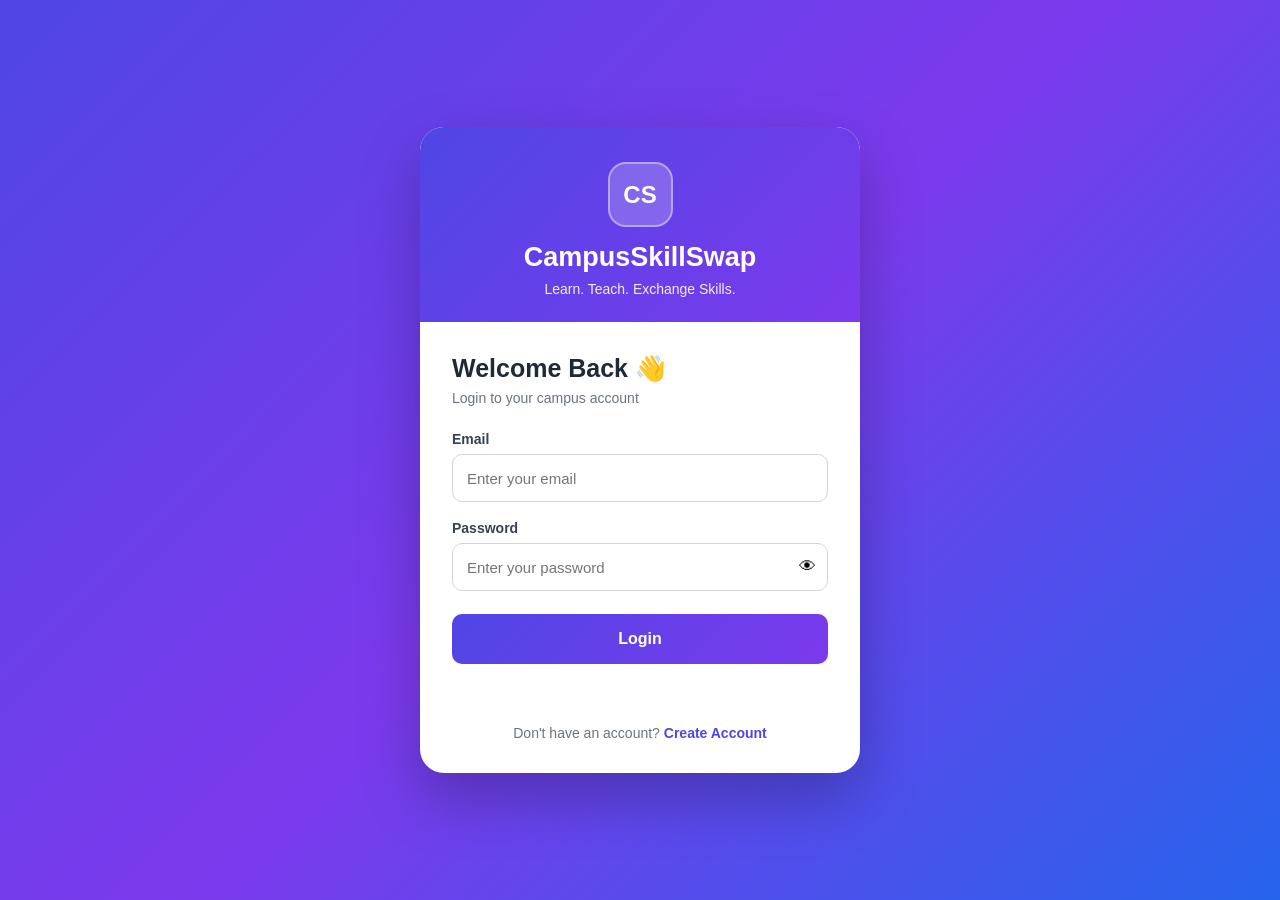
==== frontend/html/dashboard.html @ 23907f7b "frontend base ready" ====
<!DOCTYPE html>
<html lang="en">

<head>

    <meta charset="UTF-8">

    <meta
        name="viewport"
        content="width=device-width, initial-scale=1.0"
    >

    <title>Dashboard | CampusSkillSwap</title>

    <style>

        * {
            box-sizing: border-box;
        }

        body {
            margin: 0;

            font-family:
                Arial,
                Helvetica,
                sans-serif;

            background: #f5f7fb;
        }

        nav {
            height: 70px;

            background:
                linear-gradient(
                    135deg,
                    #4f46e5,
                    #7c3aed
                );

            color: white;

            display: flex;

            align-items: center;

            justify-content: space-between;

            padding: 0 30px;
        }

        nav h2 {
            margin: 0;
        }

        .logout {
            border: none;

            background: white;

            color: #4f46e5;

            padding:
                10px
                18px;

            border-radius: 8px;

            cursor: pointer;

            font-weight: 600;
        }

        .container {
            max-width: 1100px;

            margin: 50px auto;

            padding: 20px;
        }

        .welcome {
            background: white;

            padding: 30px;

            border-radius: 16px;

            box-shadow:
                0 8px 30px
                rgba(0, 0, 0, 0.08);
        }

        .welcome h1 {
            color: #1f2937;
        }

        .welcome p {
            color: #6b7280;
        }

    </style>

</head>


<body>

<nav>

    <h2>
        CampusSkillSwap
    </h2>

    <button
        class="logout"
        onclick="logout()"
    >
        Logout
    </button>

</nav>


<div class="container">

    <div class="welcome">

        <h1>
            Welcome to CampusSkillSwap 🎓
        </h1>

        <p id="userEmail"></p>

        <p>
            Your dashboard is ready.
            Skills and Exchange features
            will be connected next.
        </p>

    </div>

</div>


<script>

    // Protect dashboard

    const token =
        localStorage.getItem("token");


    if (!token) {

        window.location.href =
            "login.html";
    }


    const email =
        localStorage.getItem(
            "userEmail"
        );


    document.getElementById(
        "userEmail"
    ).textContent =
        email
        ? "Logged in as: " + email
        : "";


    function logout() {

        localStorage.removeItem(
            "token"
        );

        localStorage.removeItem(
            "userEmail"
        );

        window.location.href =
            "login.html";
    }

</script>

</body>

</html>
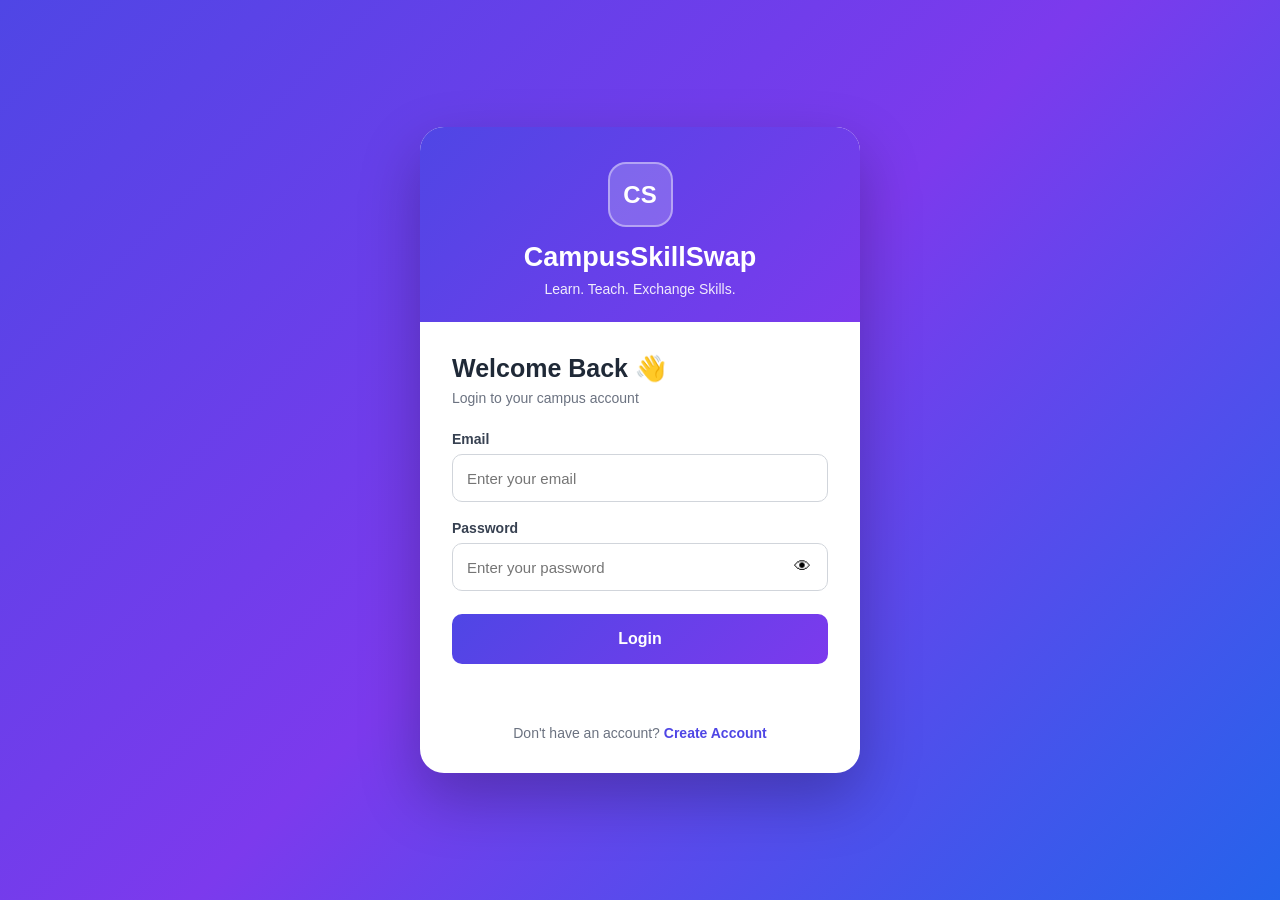
==== commit 2f2ed357: "dashboard complete" ====
--- a/frontend/html/dashboard.html
+++ b/frontend/html/dashboard.html
@@ -12,182 +12,689 @@
 
     <title>Dashboard | CampusSkillSwap</title>
 
-    <style>
-
-        * {
-            box-sizing: border-box;
-        }
-
-        body {
-            margin: 0;
-
-            font-family:
-                Arial,
-                Helvetica,
-                sans-serif;
-
-            background: #f5f7fb;
-        }
-
-        nav {
-            height: 70px;
-
-            background:
-                linear-gradient(
-                    135deg,
-                    #4f46e5,
-                    #7c3aed
-                );
-
-            color: white;
-
-            display: flex;
-
-            align-items: center;
-
-            justify-content: space-between;
-
-            padding: 0 30px;
-        }
-
-        nav h2 {
-            margin: 0;
-        }
-
-        .logout {
-            border: none;
-
-            background: white;
-
-            color: #4f46e5;
-
-            padding:
-                10px
-                18px;
-
-            border-radius: 8px;
-
-            cursor: pointer;
-
-            font-weight: 600;
-        }
-
-        .container {
-            max-width: 1100px;
-
-            margin: 50px auto;
-
-            padding: 20px;
-        }
-
-        .welcome {
-            background: white;
-
-            padding: 30px;
-
-            border-radius: 16px;
-
-            box-shadow:
-                0 8px 30px
-                rgba(0, 0, 0, 0.08);
-        }
-
-        .welcome h1 {
-            color: #1f2937;
-        }
-
-        .welcome p {
-            color: #6b7280;
-        }
-
-    </style>
+    <link
+        rel="stylesheet"
+        href="../css/dashboard.css"
+    >
 
 </head>
 
-
 <body>
 
-<nav>
-
-    <h2>
-        CampusSkillSwap
-    </h2>
-
-    <button
-        class="logout"
-        onclick="logout()"
-    >
-        Logout
-    </button>
-
-</nav>
-
-
-<div class="container">
-
-    <div class="welcome">
-
-        <h1>
-            Welcome to CampusSkillSwap 🎓
-        </h1>
-
-        <p id="userEmail"></p>
-
-        <p>
-            Your dashboard is ready.
-            Skills and Exchange features
-            will be connected next.
-        </p>
-
-    </div>
-
-</div>
-
-
-<script>
-
-    // Protect dashboard
-
-    const token =
-        localStorage.getItem("token");
-
-
-    if (!token) {
-
-        window.location.href =
-            "login.html";
-    }
-
-
-    const email =
-        localStorage.getItem(
-            "userEmail"
-        );
-
-
-    document.getElementById(
-        "userEmail"
-    ).textContent =
-        email
-        ? "Logged in as: " + email
-        : "";
-
-
-    function logout() {
-
-        localStorage.removeItem(
-            "token"
-        );
-
-        localStorage.removeItem(
-            "userEmail"
-        );
-
-        window.location.href =
-            "login.html";
-    }
-
-</script>
+    <!-- =========================================
+         SIDEBAR
+    ========================================== -->
+
+    <aside class="sidebar" id="sidebar">
+
+        <div class="sidebar-logo">
+
+            <div class="logo">
+                CS
+            </div>
+
+            <div>
+                <h2>CampusSkillSwap</h2>
+                <span>Skill • Share • Grow</span>
+            </div>
+
+        </div>
+
+
+        <nav class="sidebar-nav">
+
+            <a
+                href="#"
+                class="nav-item active"
+            >
+                <span>🏠</span>
+                Dashboard
+            </a>
+
+            <a
+                href="#"
+                class="nav-item"
+            >
+                <span>🔍</span>
+                Explore Skills
+            </a>
+
+            <a
+                href="#"
+                class="nav-item"
+            >
+                <span>🔄</span>
+                Skill Exchange
+            </a>
+
+            <a
+                href="#"
+                class="nav-item"
+            >
+                <span>👥</span>
+                Students
+            </a>
+
+            <a
+                href="#"
+                class="nav-item"
+            >
+                <span>💬</span>
+                Messages
+            </a>
+
+            <a
+                href="#"
+                class="nav-item"
+            >
+                <span>⭐</span>
+                My Skills
+            </a>
+
+        </nav>
+
+
+        <div class="sidebar-bottom">
+
+            <a
+                href="#"
+                class="nav-item"
+            >
+                <span>⚙️</span>
+                Settings
+            </a>
+
+            <button
+                class="logout-btn"
+                onclick="logout()"
+            >
+                <span>🚪</span>
+                Logout
+            </button>
+
+        </div>
+
+    </aside>
+
+
+    <!-- =========================================
+         MAIN AREA
+    ========================================== -->
+
+    <main class="main-content">
+
+
+        <!-- =====================================
+             TOPBAR
+        ====================================== -->
+
+        <header class="topbar">
+
+            <button
+                class="menu-btn"
+                id="menuButton"
+            >
+                ☰
+            </button>
+
+
+            <div class="search-box">
+
+                <span>🔍</span>
+
+                <input
+                    type="text"
+                    placeholder="Search skills, students..."
+                >
+
+            </div>
+
+
+            <div class="topbar-right">
+
+                <button class="notification-btn">
+                    🔔
+                    <span class="notification-dot"></span>
+                </button>
+
+
+                <div class="profile-mini">
+
+                    <div class="avatar">
+                        <span id="avatarLetter">
+                            U
+                        </span>
+                    </div>
+
+                    <div class="profile-mini-info">
+
+                        <strong id="topUsername">
+                            User
+                        </strong>
+
+                        <span>
+                            Student
+                        </span>
+
+                    </div>
+
+                </div>
+
+            </div>
+
+        </header>
+
+
+        <!-- =====================================
+             CONTENT
+        ====================================== -->
+
+        <section class="dashboard-container">
+
+
+            <!-- =================================
+                 WELCOME
+            ================================== -->
+
+            <div class="welcome-section">
+
+                <div>
+
+                    <p class="welcome-label">
+                        Welcome back 👋
+                    </p>
+
+                    <h1>
+                        Hello,
+                        <span id="welcomeUsername">
+                            Student
+                        </span>
+                        !
+                    </h1>
+
+                    <p>
+                        Ready to learn something new
+                        or share your skills today?
+                    </p>
+
+                </div>
+
+
+                <div class="welcome-icon">
+                    🎓
+                </div>
+
+            </div>
+
+
+            <!-- =================================
+                 STATISTICS
+            ================================== -->
+
+            <div class="stats-grid">
+
+
+                <div class="stat-card">
+
+                    <div class="stat-icon purple">
+                        📚
+                    </div>
+
+                    <div>
+
+                        <span>
+                            My Skills
+                        </span>
+
+                        <strong>
+                            0
+                        </strong>
+
+                    </div>
+
+                </div>
+
+
+                <div class="stat-card">
+
+                    <div class="stat-icon blue">
+                        🔄
+                    </div>
+
+                    <div>
+
+                        <span>
+                            Exchanges
+                        </span>
+
+                        <strong>
+                            0
+                        </strong>
+
+                    </div>
+
+                </div>
+
+
+                <div class="stat-card">
+
+                    <div class="stat-icon green">
+                        👥
+                    </div>
+
+                    <div>
+
+                        <span>
+                            Connections
+                        </span>
+
+                        <strong>
+                            0
+                        </strong>
+
+                    </div>
+
+                </div>
+
+
+                <div class="stat-card">
+
+                    <div class="stat-icon orange">
+                        ⭐
+                    </div>
+
+                    <div>
+
+                        <span>
+                            Rating
+                        </span>
+
+                        <strong>
+                            0.0
+                        </strong>
+
+                    </div>
+
+                </div>
+
+            </div>
+
+
+            <!-- =================================
+                 MAIN GRID
+            ================================== -->
+
+            <div class="dashboard-grid">
+
+
+                <!-- =============================
+                     PROFILE
+                ============================== -->
+
+                <div class="card profile-card">
+
+                    <div class="card-header">
+
+                        <h2>
+                            My Profile
+                        </h2>
+
+                        <button>
+                            Edit
+                        </button>
+
+                    </div>
+
+
+                    <div class="profile-large">
+
+                        <div class="large-avatar">
+
+                            <span id="profileLetter">
+                                U
+                            </span>
+
+                        </div>
+
+
+                        <div>
+
+                            <h3 id="profileUsername">
+                                Student
+                            </h3>
+
+                            <p id="profileEmail">
+                                Loading...
+                            </p>
+
+                            <span
+                                class="role-badge"
+                                id="profileRole"
+                            >
+                                USER
+                            </span>
+
+                        </div>
+
+                    </div>
+
+
+                    <div class="profile-details">
+
+                        <div>
+
+                            <span>
+                                📧 Email
+                            </span>
+
+                            <strong id="detailEmail">
+                                Loading...
+                            </strong>
+
+                        </div>
+
+
+                        <div>
+
+                            <span>
+                                🎓 Account Type
+                            </span>
+
+                            <strong>
+                                Student
+                            </strong>
+
+                        </div>
+
+                    </div>
+
+                </div>
+
+
+                <!-- =============================
+                     QUICK ACTIONS
+                ============================== -->
+
+                <div class="card">
+
+                    <div class="card-header">
+
+                        <h2>
+                            Quick Actions
+                        </h2>
+
+                    </div>
+
+
+                    <div class="quick-actions">
+
+                        <button class="action-card">
+
+                            <span>
+                                ➕
+                            </span>
+
+                            <div>
+
+                                <strong>
+                                    Add Skill
+                                </strong>
+
+                                <small>
+                                    Share what you know
+                                </small>
+
+                            </div>
+
+                        </button>
+
+
+                        <button class="action-card">
+
+                            <span>
+                                🔍
+                            </span>
+
+                            <div>
+
+                                <strong>
+                                    Find a Skill
+                                </strong>
+
+                                <small>
+                                    Learn from students
+                                </small>
+
+                            </div>
+
+                        </button>
+
+
+                        <button class="action-card">
+
+                            <span>
+                                🔄
+                            </span>
+
+                            <div>
+
+                                <strong>
+                                    Start Exchange
+                                </strong>
+
+                                <small>
+                                    Exchange your skills
+                                </small>
+
+                            </div>
+
+                        </button>
+
+                    </div>
+
+                </div>
+
+            </div>
+
+
+            <!-- =================================
+                 DISCOVER
+            ================================== -->
+
+            <div class="section-header">
+
+                <div>
+
+                    <h2>
+                        Discover Skills
+                    </h2>
+
+                    <p>
+                        Explore skills shared by your campus community.
+                    </p>
+
+                </div>
+
+                <button class="view-all">
+                    View All →
+                </button>
+
+            </div>
+
+
+            <div class="skills-grid">
+
+
+                <div class="skill-card">
+
+                    <div class="skill-icon">
+                        💻
+                    </div>
+
+                    <h3>
+                        Web Development
+                    </h3>
+
+                    <p>
+                        HTML • CSS • JavaScript
+                    </p>
+
+                    <div class="skill-footer">
+
+                        <span>
+                            👤 Students
+                        </span>
+
+                        <button>
+                            Explore
+                        </button>
+
+                    </div>
+
+                </div>
+
+
+                <div class="skill-card">
+
+                    <div class="skill-icon">
+                        🐍
+                    </div>
+
+                    <h3>
+                        Python
+                    </h3>
+
+                    <p>
+                        Python • Django • Data
+                    </p>
+
+                    <div class="skill-footer">
+
+                        <span>
+                            👤 Students
+                        </span>
+
+                        <button>
+                            Explore
+                        </button>
+
+                    </div>
+
+                </div>
+
+
+                <div class="skill-card">
+
+                    <div class="skill-icon">
+                        ☕
+                    </div>
+
+                    <h3>
+                        Java
+                    </h3>
+
+                    <p>
+                        Core Java • Spring Boot
+                    </p>
+
+                    <div class="skill-footer">
+
+                        <span>
+                            👤 Students
+                        </span>
+
+                        <button>
+                            Explore
+                        </button>
+
+                    </div>
+
+                </div>
+
+
+                <div class="skill-card">
+
+                    <div class="skill-icon">
+                        🎨
+                    </div>
+
+                    <h3>
+                        UI / UX Design
+                    </h3>
+
+                    <p>
+                        Figma • Design • Prototyping
+                    </p>
+
+                    <div class="skill-footer">
+
+                        <span>
+                            👤 Students
+                        </span>
+
+                        <button>
+                            Explore
+                        </button>
+
+                    </div>
+
+                </div>
+
+            </div>
+
+
+            <!-- =================================
+                 ACTIVITY
+            ================================== -->
+
+            <div class="card activity-card">
+
+                <div class="card-header">
+
+                    <div>
+
+                        <h2>
+                            Recent Activity
+                        </h2>
+
+                        <p>
+                            Your latest CampusSkillSwap activity.
+                        </p>
+
+                    </div>
+
+                </div>
+
+
+                <div class="empty-activity">
+
+                    <div>
+                        📋
+                    </div>
+
+                    <h3>
+                        No activity yet
+                    </h3>
+
+                    <p>
+                        Start learning or sharing skills
+                        to see your activity here.
+                    </p>
+
+                </div>
+
+            </div>
+
+        </section>
+
+    </main>
+
+
+    <!-- =========================================
+         JAVASCRIPT
+    ========================================== -->
+
+    <script src="../js/dashboard.js"></script>
 
 </body>
 
--- a/frontend/css/dashboard.css
+++ b/frontend/css/dashboard.css
@@ -0,0 +1,1182 @@
+* {
+    box-sizing: border-box;
+    margin: 0;
+    padding: 0;
+}
+
+body {
+    font-family:
+        Arial,
+        Helvetica,
+        sans-serif;
+
+    background: #f5f7fb;
+
+    color: #1f2937;
+}
+
+
+/* ==========================================
+   SIDEBAR
+========================================== */
+
+.sidebar {
+
+    position: fixed;
+
+    left: 0;
+    top: 0;
+
+    width: 250px;
+
+    height: 100vh;
+
+    background:
+        linear-gradient(
+            180deg,
+            #4f46e5,
+            #6d28d9
+        );
+
+    color: white;
+
+    display: flex;
+
+    flex-direction: column;
+
+    padding: 24px 16px;
+
+    z-index: 1000;
+}
+
+
+.sidebar-logo {
+
+    display: flex;
+
+    align-items: center;
+
+    gap: 12px;
+
+    padding: 0 8px 28px;
+}
+
+
+.logo {
+
+    width: 44px;
+    height: 44px;
+
+    border-radius: 12px;
+
+    background: white;
+
+    color: #4f46e5;
+
+    display: flex;
+
+    align-items: center;
+
+    justify-content: center;
+
+    font-weight: 800;
+
+    font-size: 17px;
+}
+
+
+.sidebar-logo h2 {
+
+    font-size: 16px;
+
+    margin-bottom: 3px;
+}
+
+
+.sidebar-logo span {
+
+    font-size: 11px;
+
+    opacity: 0.75;
+}
+
+
+/* ==========================================
+   NAVIGATION
+========================================== */
+
+.sidebar-nav {
+
+    display: flex;
+
+    flex-direction: column;
+
+    gap: 6px;
+}
+
+
+.nav-item {
+
+    display: flex;
+
+    align-items: center;
+
+    gap: 13px;
+
+    padding: 13px 14px;
+
+    border-radius: 10px;
+
+    color: white;
+
+    text-decoration: none;
+
+    font-size: 14px;
+
+    transition: 0.2s;
+}
+
+
+.nav-item:hover,
+.nav-item.active {
+
+    background:
+        rgba(
+            255,
+            255,
+            255,
+            0.15
+        );
+}
+
+
+.nav-item span {
+
+    width: 22px;
+
+    text-align: center;
+}
+
+
+.sidebar-bottom {
+
+    margin-top: auto;
+}
+
+
+.logout-btn {
+
+    width: 100%;
+
+    border: none;
+
+    background:
+        rgba(
+            255,
+            255,
+            255,
+            0.12
+        );
+
+    color: white;
+
+    padding: 13px;
+
+    border-radius: 10px;
+
+    cursor: pointer;
+
+    display: flex;
+
+    gap: 13px;
+
+    align-items: center;
+
+    font-size: 14px;
+
+    margin-top: 6px;
+}
+
+
+.logout-btn:hover {
+
+    background:
+        rgba(
+            255,
+            255,
+            255,
+            0.2
+        );
+}
+
+
+/* ==========================================
+   MAIN
+========================================== */
+
+.main-content {
+
+    margin-left: 250px;
+
+    min-height: 100vh;
+}
+
+
+/* ==========================================
+   TOPBAR
+========================================== */
+
+.topbar {
+
+    height: 72px;
+
+    background: white;
+
+    border-bottom:
+        1px solid #e5e7eb;
+
+    display: flex;
+
+    align-items: center;
+
+    justify-content: space-between;
+
+    padding: 0 30px;
+}
+
+
+.menu-btn {
+
+    display: none;
+
+    border: none;
+
+    background: none;
+
+    font-size: 22px;
+
+    cursor: pointer;
+}
+
+
+.search-box {
+
+    display: flex;
+
+    align-items: center;
+
+    gap: 10px;
+
+    width: 350px;
+
+    background: #f5f7fb;
+
+    border:
+        1px solid #e5e7eb;
+
+    padding: 10px 14px;
+
+    border-radius: 10px;
+}
+
+
+.search-box input {
+
+    border: none;
+
+    outline: none;
+
+    background: transparent;
+
+    width: 100%;
+
+    font-size: 14px;
+}
+
+
+.topbar-right {
+
+    display: flex;
+
+    align-items: center;
+
+    gap: 20px;
+}
+
+
+.notification-btn {
+
+    border: none;
+
+    background: transparent;
+
+    font-size: 20px;
+
+    cursor: pointer;
+
+    position: relative;
+}
+
+
+.notification-dot {
+
+    width: 7px;
+    height: 7px;
+
+    background: #ef4444;
+
+    border-radius: 50%;
+
+    position: absolute;
+
+    top: 0;
+    right: 0;
+}
+
+
+.profile-mini {
+
+    display: flex;
+
+    align-items: center;
+
+    gap: 10px;
+}
+
+
+.avatar {
+
+    width: 40px;
+    height: 40px;
+
+    border-radius: 50%;
+
+    background:
+        linear-gradient(
+            135deg,
+            #4f46e5,
+            #7c3aed
+        );
+
+    color: white;
+
+    display: flex;
+
+    align-items: center;
+
+    justify-content: center;
+
+    font-weight: 700;
+}
+
+
+.profile-mini-info {
+
+    display: flex;
+
+    flex-direction: column;
+}
+
+
+.profile-mini-info strong {
+
+    font-size: 13px;
+}
+
+
+.profile-mini-info span {
+
+    font-size: 11px;
+
+    color: #9ca3af;
+}
+
+
+/* ==========================================
+   DASHBOARD CONTAINER
+========================================== */
+
+.dashboard-container {
+
+    max-width: 1400px;
+
+    margin: auto;
+
+    padding: 30px;
+}
+
+
+/* ==========================================
+   WELCOME
+========================================== */
+
+.welcome-section {
+
+    background:
+        linear-gradient(
+            135deg,
+            #4f46e5,
+            #7c3aed
+        );
+
+    color: white;
+
+    border-radius: 18px;
+
+    padding: 32px;
+
+    display: flex;
+
+    align-items: center;
+
+    justify-content: space-between;
+
+    margin-bottom: 25px;
+}
+
+
+.welcome-label {
+
+    opacity: 0.8;
+
+    font-size: 14px;
+
+    margin-bottom: 8px;
+}
+
+
+.welcome-section h1 {
+
+    font-size: 30px;
+
+    margin-bottom: 8px;
+}
+
+
+.welcome-section p {
+
+    opacity: 0.85;
+}
+
+
+.welcome-icon {
+
+    font-size: 70px;
+
+    opacity: 0.9;
+}
+
+
+/* ==========================================
+   STATS
+========================================== */
+
+.stats-grid {
+
+    display: grid;
+
+    grid-template-columns:
+        repeat(
+            4,
+            1fr
+        );
+
+    gap: 18px;
+
+    margin-bottom: 25px;
+}
+
+
+.stat-card {
+
+    background: white;
+
+    padding: 22px;
+
+    border-radius: 14px;
+
+    display: flex;
+
+    align-items: center;
+
+    gap: 16px;
+
+    box-shadow:
+        0 4px 15px
+        rgba(
+            0,
+            0,
+            0,
+            0.04
+        );
+}
+
+
+.stat-icon {
+
+    width: 48px;
+    height: 48px;
+
+    border-radius: 12px;
+
+    display: flex;
+
+    align-items: center;
+
+    justify-content: center;
+
+    font-size: 22px;
+}
+
+
+.stat-icon.purple {
+    background: #ede9fe;
+}
+
+
+.stat-icon.blue {
+    background: #dbeafe;
+}
+
+
+.stat-icon.green {
+    background: #dcfce7;
+}
+
+
+.stat-icon.orange {
+    background: #ffedd5;
+}
+
+
+.stat-card span {
+
+    display: block;
+
+    color: #9ca3af;
+
+    font-size: 12px;
+
+    margin-bottom: 5px;
+}
+
+
+.stat-card strong {
+
+    font-size: 22px;
+}
+
+
+/* ==========================================
+   CARDS
+========================================== */
+
+.dashboard-grid {
+
+    display: grid;
+
+    grid-template-columns:
+        1fr
+        1fr;
+
+    gap: 20px;
+
+    margin-bottom: 35px;
+}
+
+
+.card {
+
+    background: white;
+
+    border-radius: 16px;
+
+    padding: 24px;
+
+    box-shadow:
+        0 4px 18px
+        rgba(
+            0,
+            0,
+            0,
+            0.05
+        );
+}
+
+
+.card-header {
+
+    display: flex;
+
+    align-items: center;
+
+    justify-content: space-between;
+
+    margin-bottom: 22px;
+}
+
+
+.card-header h2 {
+
+    font-size: 18px;
+}
+
+
+.card-header p {
+
+    color: #9ca3af;
+
+    font-size: 13px;
+
+    margin-top: 5px;
+}
+
+
+.card-header button {
+
+    border: none;
+
+    background: #ede9fe;
+
+    color: #4f46e5;
+
+    padding: 7px 13px;
+
+    border-radius: 7px;
+
+    cursor: pointer;
+}
+
+
+/* ==========================================
+   PROFILE
+========================================== */
+
+.profile-large {
+
+    display: flex;
+
+    align-items: center;
+
+    gap: 18px;
+
+    margin-bottom: 25px;
+}
+
+
+.large-avatar {
+
+    width: 65px;
+    height: 65px;
+
+    border-radius: 50%;
+
+    background:
+        linear-gradient(
+            135deg,
+            #4f46e5,
+            #7c3aed
+        );
+
+    color: white;
+
+    display: flex;
+
+    align-items: center;
+
+    justify-content: center;
+
+    font-size: 24px;
+
+    font-weight: 700;
+}
+
+
+.profile-large h3 {
+
+    font-size: 18px;
+
+    margin-bottom: 5px;
+}
+
+
+.profile-large p {
+
+    color: #9ca3af;
+
+    font-size: 13px;
+
+    margin-bottom: 7px;
+}
+
+
+.role-badge {
+
+    display: inline-block;
+
+    background: #ede9fe;
+
+    color: #6d28d9;
+
+    padding: 4px 9px;
+
+    border-radius: 20px;
+
+    font-size: 10px;
+
+    font-weight: 700;
+}
+
+
+.profile-details {
+
+    border-top:
+        1px solid #f0f0f0;
+
+    padding-top: 18px;
+
+    display: grid;
+
+    grid-template-columns:
+        1fr
+        1fr;
+
+    gap: 15px;
+}
+
+
+.profile-details span {
+
+    display: block;
+
+    color: #9ca3af;
+
+    font-size: 11px;
+
+    margin-bottom: 6px;
+}
+
+
+.profile-details strong {
+
+    font-size: 13px;
+
+    word-break: break-word;
+}
+
+
+/* ==========================================
+   QUICK ACTIONS
+========================================== */
+
+.quick-actions {
+
+    display: flex;
+
+    flex-direction: column;
+
+    gap: 12px;
+}
+
+
+.action-card {
+
+    border:
+        1px solid #e5e7eb;
+
+    background: white;
+
+    border-radius: 10px;
+
+    padding: 13px;
+
+    display: flex;
+
+    align-items: center;
+
+    gap: 13px;
+
+    text-align: left;
+
+    cursor: pointer;
+
+    transition: 0.2s;
+}
+
+
+.action-card:hover {
+
+    border-color: #8b5cf6;
+
+    transform:
+        translateX(3px);
+}
+
+
+.action-card > span {
+
+    width: 38px;
+    height: 38px;
+
+    background: #f5f3ff;
+
+    border-radius: 9px;
+
+    display: flex;
+
+    align-items: center;
+
+    justify-content: center;
+}
+
+
+.action-card div {
+
+    display: flex;
+
+    flex-direction: column;
+
+    gap: 3px;
+}
+
+
+.action-card small {
+
+    color: #9ca3af;
+}
+
+
+/* ==========================================
+   SECTION HEADER
+========================================== */
+
+.section-header {
+
+    display: flex;
+
+    align-items: center;
+
+    justify-content: space-between;
+
+    margin-bottom: 18px;
+}
+
+
+.section-header h2 {
+
+    font-size: 21px;
+
+    margin-bottom: 5px;
+}
+
+
+.section-header p {
+
+    color: #9ca3af;
+
+    font-size: 13px;
+}
+
+
+.view-all {
+
+    border: none;
+
+    background: transparent;
+
+    color: #4f46e5;
+
+    cursor: pointer;
+
+    font-weight: 600;
+}
+
+
+/* ==========================================
+   SKILLS
+========================================== */
+
+.skills-grid {
+
+    display: grid;
+
+    grid-template-columns:
+        repeat(
+            4,
+            1fr
+        );
+
+    gap: 18px;
+
+    margin-bottom: 35px;
+}
+
+
+.skill-card {
+
+    background: white;
+
+    border-radius: 14px;
+
+    padding: 20px;
+
+    box-shadow:
+        0 4px 15px
+        rgba(
+            0,
+            0,
+            0,
+            0.04
+        );
+
+    transition: 0.2s;
+}
+
+
+.skill-card:hover {
+
+    transform:
+        translateY(-4px);
+
+    box-shadow:
+        0 8px 25px
+        rgba(
+            0,
+            0,
+            0,
+            0.08
+        );
+}
+
+
+.skill-icon {
+
+    width: 45px;
+    height: 45px;
+
+    border-radius: 11px;
+
+    background: #f5f3ff;
+
+    display: flex;
+
+    align-items: center;
+
+    justify-content: center;
+
+    font-size: 22px;
+
+    margin-bottom: 15px;
+}
+
+
+.skill-card h3 {
+
+    font-size: 15px;
+
+    margin-bottom: 7px;
+}
+
+
+.skill-card p {
+
+    color: #9ca3af;
+
+    font-size: 12px;
+
+    margin-bottom: 18px;
+}
+
+
+.skill-footer {
+
+    display: flex;
+
+    align-items: center;
+
+    justify-content: space-between;
+}
+
+
+.skill-footer span {
+
+    color: #9ca3af;
+
+    font-size: 11px;
+}
+
+
+.skill-footer button {
+
+    border: none;
+
+    background: #4f46e5;
+
+    color: white;
+
+    padding: 6px 10px;
+
+    border-radius: 6px;
+
+    cursor: pointer;
+
+    font-size: 11px;
+}
+
+
+/* ==========================================
+   ACTIVITY
+========================================== */
+
+.activity-card {
+
+    margin-bottom: 30px;
+}
+
+
+.empty-activity {
+
+    text-align: center;
+
+    padding: 35px;
+
+    color: #9ca3af;
+}
+
+
+.empty-activity div {
+
+    font-size: 40px;
+
+    margin-bottom: 10px;
+}
+
+
+.empty-activity h3 {
+
+    color: #374151;
+
+    margin-bottom: 7px;
+}
+
+
+.empty-activity p {
+
+    font-size: 13px;
+}
+
+
+/* ==========================================
+   RESPONSIVE
+========================================== */
+
+@media (max-width: 1100px) {
+
+    .stats-grid,
+    .skills-grid {
+
+        grid-template-columns:
+            repeat(
+                2,
+                1fr
+            );
+    }
+
+}
+
+
+@media (max-width: 800px) {
+
+    .sidebar {
+
+        transform:
+            translateX(-100%);
+
+        transition: 0.3s;
+    }
+
+
+    .sidebar.open {
+
+        transform:
+            translateX(0);
+    }
+
+
+    .main-content {
+
+        margin-left: 0;
+    }
+
+
+    .menu-btn {
+
+        display: block;
+    }
+
+
+    .search-box {
+
+        display: none;
+    }
+
+
+    .dashboard-grid {
+
+        grid-template-columns: 1fr;
+    }
+
+
+    .profile-mini-info {
+
+        display: none;
+    }
+
+}
+
+
+@media (max-width: 550px) {
+
+    .dashboard-container {
+
+        padding: 18px;
+    }
+
+
+    .welcome-section {
+
+        padding: 24px;
+    }
+
+
+    .welcome-section h1 {
+
+        font-size: 24px;
+    }
+
+
+    .welcome-icon {
+
+        display: none;
+    }
+
+
+    .stats-grid,
+    .skills-grid {
+
+        grid-template-columns: 1fr;
+    }
+
+
+    .topbar {
+
+        padding: 0 18px;
+    }
+
+
+    .profile-details {
+
+        grid-template-columns: 1fr;
+    }
+
+}
